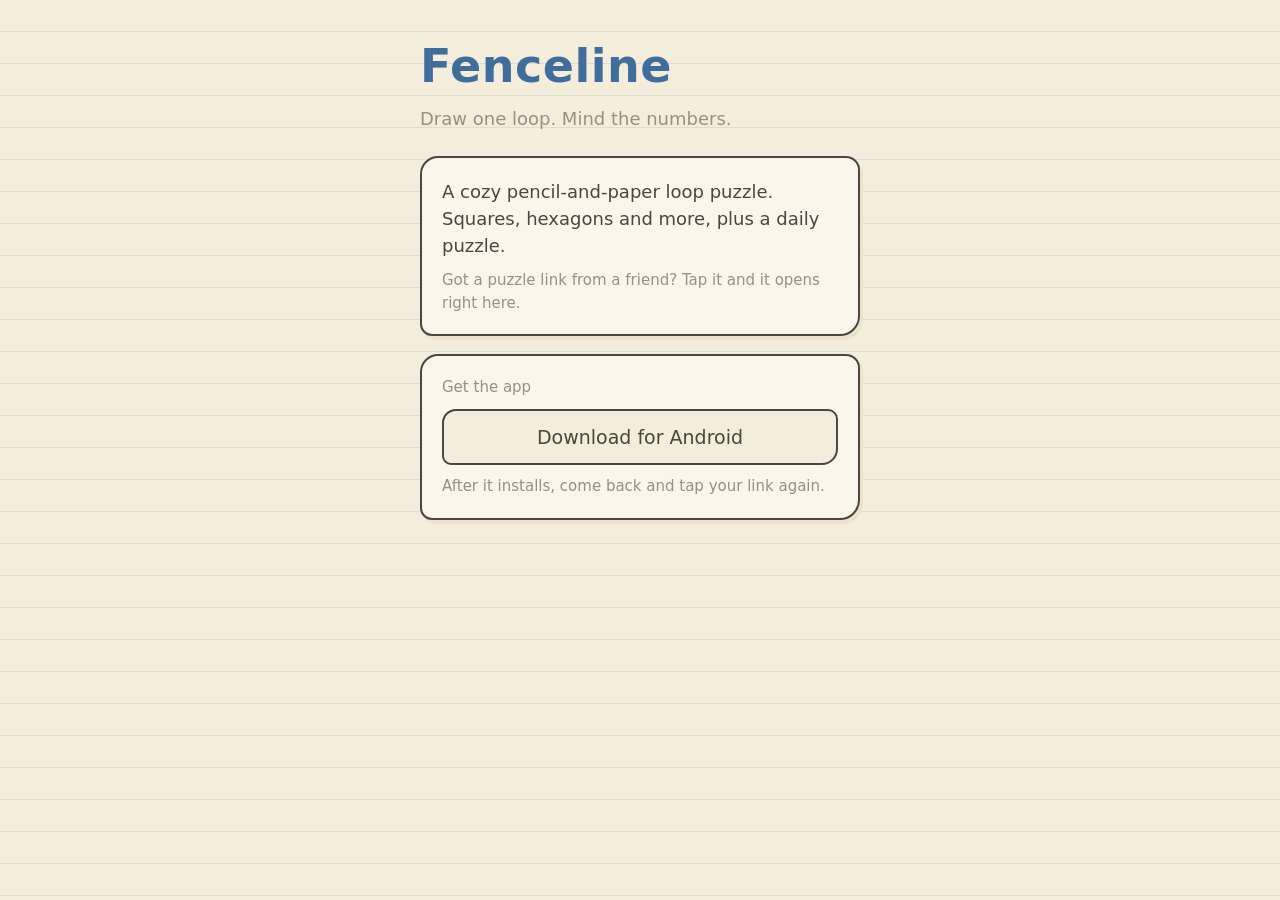
==== fenceline/index.html @ 0f70936f "Add Fenceline share-link page and Android app links Adds only new files: - .well-known/assetlinks.js" ====
<!doctype html>
<html lang="en">
<head>
<meta charset="utf-8">
<meta name="viewport" content="width=device-width, initial-scale=1">
<meta name="color-scheme" content="light dark">
<title>Fenceline</title>
<meta name="description" content="A cozy loop-fence puzzle game.">
<style>
  :root {
    --paper:#F5EDDC; --shade:#EDE2CC; --card:#FBF6EA; --ink:#4A4641; --soft:#9A8F80;
    --accent:#3F6E9C; --hint:#E0A030; --done:#6A9A5B; --ruling:rgba(91,136,181,.16);
  }
  @media (prefers-color-scheme: dark) {
    :root {
      --paper:#2A2520; --shade:#332D27; --card:#35302A; --ink:#E8DFD0; --soft:#9C9283;
      --accent:#8FB4DA; --hint:#F2C45A; --done:#8FBF82; --ruling:rgba(63,110,156,.18);
    }
  }
  * { box-sizing:border-box; }
  html, body { margin:0; }
  body {
    min-height:100vh; background-color:var(--paper); color:var(--ink);
    background-image:repeating-linear-gradient(to bottom, transparent 0 31px, var(--ruling) 31px 32px);
    font:18px/1.5 "Segoe Print","Bradley Hand","Chalkboard SE","Comic Sans MS",system-ui,sans-serif;
    display:flex; justify-content:center; padding:32px 16px;
  }
  main { width:100%; max-width:440px; }
  h1 { font-size:46px; margin:0 0 4px; color:var(--accent); letter-spacing:.5px; }
  .tag { color:var(--soft); margin:0 0 24px; }
  .card {
    background:var(--card); border:2.4px solid var(--ink); border-radius:18px 14px 20px 12px;
    padding:20px; margin-bottom:18px; box-shadow:3px 4px 0 var(--shade);
  }
  .label { color:var(--soft); font-size:15px; margin:0 0 6px; }
  .code {
    font:700 clamp(22px, 7.5vw, 32px)/1.2 ui-monospace,"SF Mono",Menlo,Consolas,monospace;
    letter-spacing:1px; word-break:break-all; margin:0 0 14px; user-select:all;
  }
  .btn {
    display:block; width:100%; text-align:center; text-decoration:none; cursor:pointer;
    font:inherit; font-size:19px; color:var(--ink); background:var(--paper);
    border:2px solid var(--ink); border-radius:14px 10px 16px 9px; padding:12px 14px; margin-top:10px;
  }
  .btn.main { background:var(--accent); border-color:var(--accent); color:var(--card); font-weight:700; }
  .btn:active { transform:translateY(1px); }
  .small { font-size:15px; color:var(--soft); margin:10px 0 0; }
  a { color:var(--accent); }
  #get:target { outline:3px dashed var(--hint); outline-offset:4px; }
  [hidden] { display:none !important; }
</style>
</head>
<body>
<main>
  <h1>Fenceline</h1>
  <p class="tag">Draw one loop. Mind the numbers.</p>

  <section class="card" id="puzzle" hidden>
    <p class="label">Someone sent you a puzzle!</p>
    <p class="code" id="code"></p>
    <a class="btn main" id="open" href="#">Open in Fenceline</a>
    <button class="btn" id="copy" type="button">Copy code</button>
    <p class="small">No app? Copy the code, then tap “Enter a code” in Fenceline.</p>
  </section>

  <section class="card" id="welcome" hidden>
    <p style="margin:0">A cozy pencil-and-paper loop puzzle. Squares, hexagons and more, plus a daily puzzle.</p>
    <p class="small">Got a puzzle link from a friend? Tap it and it opens right here.</p>
  </section>

  <section class="card" id="get">
    <p class="label">Get the app</p>
    <a class="btn" href="/fenceline/Fenceline.apk" download>Download for Android</a>
    <p class="small">After it installs, come back and tap your link again.</p>
  </section>
</main>
<script>
  (function () {
    var params = new URLSearchParams(location.search);
    var raw = (params.get("p") || "").replace(/\s+/g, "");
    var m = raw.match(/F1-[HTC]?\d{1,2}[x×]\d{1,2}[EMH]-[0-9A-Z]{1,13}/i);
    if (!m) { document.getElementById("welcome").hidden = false; return; }
    var code = m[0].toUpperCase().replace("×", "X").replace(/(\d)X(\d)/, "$1x$2");
    document.title = "Fenceline puzzle " + code;
    document.getElementById("puzzle").hidden = false;
    document.getElementById("code").textContent = code;

    var open = document.getElementById("open");
    if (/Android/i.test(navigator.userAgent)) {
      var fallback = location.origin + "/fenceline/?p=" + encodeURIComponent(code) + "#get";
      open.href = "intent://p/" + encodeURIComponent(code) +
        "#Intent;scheme=fenceline;package=com.fenceline.app;S.browser_fallback_url=" +
        encodeURIComponent(fallback) + ";end";
    } else {
      open.href = "fenceline://p/" + encodeURIComponent(code);
    }

    var copy = document.getElementById("copy");
    copy.addEventListener("click", function () {
      function done() { copy.textContent = "Copied!"; setTimeout(function () { copy.textContent = "Copy code"; }, 1600); }
      if (navigator.clipboard && navigator.clipboard.writeText) {
        navigator.clipboard.writeText(code).then(done, legacy);
      } else legacy();
      function legacy() {
        var t = document.createElement("textarea");
        t.value = code; t.style.position = "fixed"; t.style.opacity = "0";
        document.body.appendChild(t); t.select();
        try { document.execCommand("copy"); done(); } catch (e) {}
        document.body.removeChild(t);
      }
    });
  })();
</script>
</body>
</html>
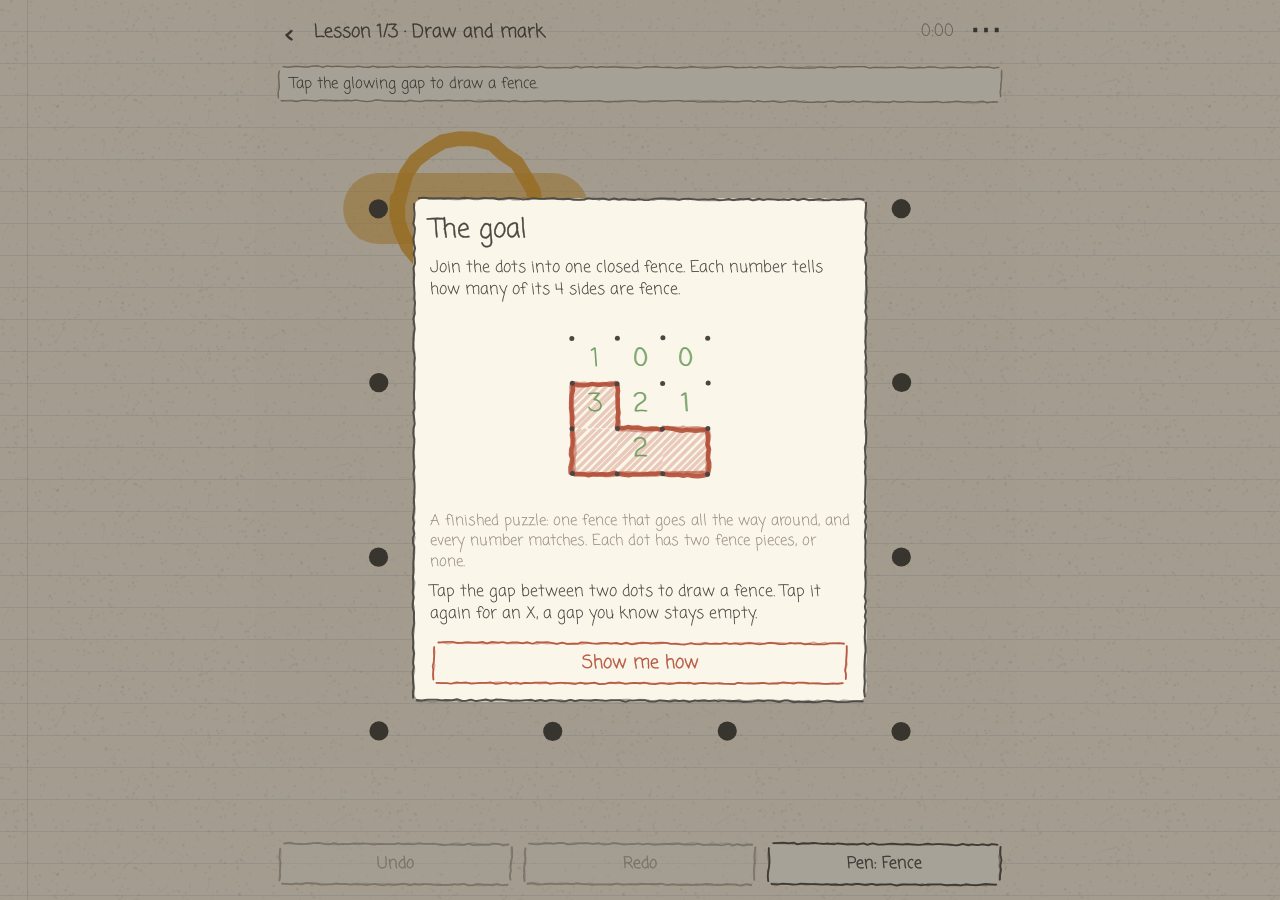
==== commit 225fdc29: "Fenceline web app: play in the browser and on iPhone Solo play with every shape and size, daily puzz" ====
--- a/fenceline/index.html
+++ b/fenceline/index.html
@@ -2,114 +2,24 @@
 <html lang="en">
 <head>
 <meta charset="utf-8">
-<meta name="viewport" content="width=device-width, initial-scale=1">
+<meta name="viewport" content="width=device-width, initial-scale=1, viewport-fit=cover">
+<title>Fenceline</title>
+<meta name="description" content="A cozy pencil-and-paper loop puzzle. Draw one fence, mind the numbers.">
 <meta name="color-scheme" content="light dark">
-<title>Fenceline</title>
-<meta name="description" content="A cozy loop-fence puzzle game.">
-<style>
-  :root {
-    --paper:#F5EDDC; --shade:#EDE2CC; --card:#FBF6EA; --ink:#4A4641; --soft:#9A8F80;
-    --accent:#3F6E9C; --hint:#E0A030; --done:#6A9A5B; --ruling:rgba(91,136,181,.16);
-  }
-  @media (prefers-color-scheme: dark) {
-    :root {
-      --paper:#2A2520; --shade:#332D27; --card:#35302A; --ink:#E8DFD0; --soft:#9C9283;
-      --accent:#8FB4DA; --hint:#F2C45A; --done:#8FBF82; --ruling:rgba(63,110,156,.18);
-    }
-  }
-  * { box-sizing:border-box; }
-  html, body { margin:0; }
-  body {
-    min-height:100vh; background-color:var(--paper); color:var(--ink);
-    background-image:repeating-linear-gradient(to bottom, transparent 0 31px, var(--ruling) 31px 32px);
-    font:18px/1.5 "Segoe Print","Bradley Hand","Chalkboard SE","Comic Sans MS",system-ui,sans-serif;
-    display:flex; justify-content:center; padding:32px 16px;
-  }
-  main { width:100%; max-width:440px; }
-  h1 { font-size:46px; margin:0 0 4px; color:var(--accent); letter-spacing:.5px; }
-  .tag { color:var(--soft); margin:0 0 24px; }
-  .card {
-    background:var(--card); border:2.4px solid var(--ink); border-radius:18px 14px 20px 12px;
-    padding:20px; margin-bottom:18px; box-shadow:3px 4px 0 var(--shade);
-  }
-  .label { color:var(--soft); font-size:15px; margin:0 0 6px; }
-  .code {
-    font:700 clamp(22px, 7.5vw, 32px)/1.2 ui-monospace,"SF Mono",Menlo,Consolas,monospace;
-    letter-spacing:1px; word-break:break-all; margin:0 0 14px; user-select:all;
-  }
-  .btn {
-    display:block; width:100%; text-align:center; text-decoration:none; cursor:pointer;
-    font:inherit; font-size:19px; color:var(--ink); background:var(--paper);
-    border:2px solid var(--ink); border-radius:14px 10px 16px 9px; padding:12px 14px; margin-top:10px;
-  }
-  .btn.main { background:var(--accent); border-color:var(--accent); color:var(--card); font-weight:700; }
-  .btn:active { transform:translateY(1px); }
-  .small { font-size:15px; color:var(--soft); margin:10px 0 0; }
-  a { color:var(--accent); }
-  #get:target { outline:3px dashed var(--hint); outline-offset:4px; }
-  [hidden] { display:none !important; }
-</style>
+<meta name="theme-color" content="#F5EDDC">
+<meta name="mobile-web-app-capable" content="yes">
+<meta name="apple-mobile-web-app-capable" content="yes">
+<meta name="apple-mobile-web-app-title" content="Fenceline">
+<meta name="apple-mobile-web-app-status-bar-style" content="default">
+<meta name="format-detection" content="telephone=no">
+<link rel="manifest" href="manifest.webmanifest">
+<link rel="icon" type="image/png" sizes="192x192" href="icons/icon-192.png">
+<link rel="apple-touch-icon" href="icons/apple-touch-icon.png">
+<link rel="preload" href="fonts/coming-soon.woff2" as="font" type="font/woff2" crossorigin>
+<link rel="stylesheet" href="style.css">
+<script type="module" src="app.js"></script>
 </head>
 <body>
-<main>
-  <h1>Fenceline</h1>
-  <p class="tag">Draw one loop. Mind the numbers.</p>
-
-  <section class="card" id="puzzle" hidden>
-    <p class="label">Someone sent you a puzzle!</p>
-    <p class="code" id="code"></p>
-    <a class="btn main" id="open" href="#">Open in Fenceline</a>
-    <button class="btn" id="copy" type="button">Copy code</button>
-    <p class="small">No app? Copy the code, then tap “Enter a code” in Fenceline.</p>
-  </section>
-
-  <section class="card" id="welcome" hidden>
-    <p style="margin:0">A cozy pencil-and-paper loop puzzle. Squares, hexagons and more, plus a daily puzzle.</p>
-    <p class="small">Got a puzzle link from a friend? Tap it and it opens right here.</p>
-  </section>
-
-  <section class="card" id="get">
-    <p class="label">Get the app</p>
-    <a class="btn" href="/fenceline/Fenceline.apk" download>Download for Android</a>
-    <p class="small">After it installs, come back and tap your link again.</p>
-  </section>
-</main>
-<script>
-  (function () {
-    var params = new URLSearchParams(location.search);
-    var raw = (params.get("p") || "").replace(/\s+/g, "");
-    var m = raw.match(/F1-[HTC]?\d{1,2}[x×]\d{1,2}[EMH]-[0-9A-Z]{1,13}/i);
-    if (!m) { document.getElementById("welcome").hidden = false; return; }
-    var code = m[0].toUpperCase().replace("×", "X").replace(/(\d)X(\d)/, "$1x$2");
-    document.title = "Fenceline puzzle " + code;
-    document.getElementById("puzzle").hidden = false;
-    document.getElementById("code").textContent = code;
-
-    var open = document.getElementById("open");
-    if (/Android/i.test(navigator.userAgent)) {
-      var fallback = location.origin + "/fenceline/?p=" + encodeURIComponent(code) + "#get";
-      open.href = "intent://p/" + encodeURIComponent(code) +
-        "#Intent;scheme=fenceline;package=com.fenceline.app;S.browser_fallback_url=" +
-        encodeURIComponent(fallback) + ";end";
-    } else {
-      open.href = "fenceline://p/" + encodeURIComponent(code);
-    }
-
-    var copy = document.getElementById("copy");
-    copy.addEventListener("click", function () {
-      function done() { copy.textContent = "Copied!"; setTimeout(function () { copy.textContent = "Copy code"; }, 1600); }
-      if (navigator.clipboard && navigator.clipboard.writeText) {
-        navigator.clipboard.writeText(code).then(done, legacy);
-      } else legacy();
-      function legacy() {
-        var t = document.createElement("textarea");
-        t.value = code; t.style.position = "fixed"; t.style.opacity = "0";
-        document.body.appendChild(t); t.select();
-        try { document.execCommand("copy"); done(); } catch (e) {}
-        document.body.removeChild(t);
-      }
-    });
-  })();
-</script>
+<div id="app"><noscript><p style="padding:24px">Fenceline needs JavaScript to draw the board.</p></noscript></div>
 </body>
 </html>
--- a/fenceline/style.css
+++ b/fenceline/style.css
@@ -0,0 +1,137 @@
+@font-face {
+  font-family: "Coming Soon";
+  src: url("fonts/coming-soon.woff2") format("woff2");
+  font-weight: 400;
+  font-display: swap;
+}
+
+:root {
+  --paper: #F5EDDC; --paperShade: #EDE2CC; --ink: #4A4641; --inkSoft: #9A8F80; --done: #6A9A5B;
+  --error: #D1495B; --hint: #E0A030; --ruling: rgba(91,136,181,.165); --card: #FBF6EA;
+  --accent: #B5533C; --accentTint: rgba(181,83,60,.13);
+  --hand: "Coming Soon", "Chalkboard SE", "Bradley Hand", "Segoe Print", "Comic Sans MS", cursive;
+  --sat: env(safe-area-inset-top, 0px); --sab: env(safe-area-inset-bottom, 0px);
+  --sal: env(safe-area-inset-left, 0px); --sar: env(safe-area-inset-right, 0px);
+}
+@media (prefers-color-scheme: dark) {
+  :root:not([data-theme="light"]) {
+    --paper: #2A2520; --paperShade: #332D27; --ink: #E8DFD0; --inkSoft: #9C9283; --done: #8FBF82;
+    --error: #F08A7A; --hint: #F2C45A; --ruling: rgba(63,110,156,.13); --card: #35302A;
+  }
+}
+
+* { box-sizing: border-box; -webkit-tap-highlight-color: transparent; }
+html, body { margin: 0; height: 100%; overscroll-behavior: none; }
+body {
+  background-color: var(--paper);
+  background-image:
+    linear-gradient(to right, transparent 27px, rgba(192,80,77,.19) 27px, rgba(192,80,77,.19) 28.2px, transparent 28.2px),
+    repeating-linear-gradient(to bottom, transparent 0 31px, var(--ruling) 31px 32px),
+    var(--paperImg, none);
+  background-attachment: fixed, local, fixed;
+  color: var(--ink);
+  font-family: var(--hand);
+  font-size: 18px; line-height: 1.35;
+  touch-action: manipulation;
+  -webkit-text-size-adjust: 100%;
+  -webkit-user-select: none; user-select: none;
+  -webkit-touch-callout: none;
+}
+#app { height: 100%; }
+button { font: inherit; color: inherit; }
+a { color: var(--accent); }
+[hidden] { display: none !important; }
+
+/* ---- sketchy boxes ---- */
+.sk { position: relative; isolation: isolate; background: none; border: 0; }
+.sk > .sk-bg { position: absolute; inset: 0; width: 100%; height: 100%; z-index: -1; pointer-events: none; }
+.btn, .chip {
+  display: block; width: 100%; padding: 10px 14px; cursor: pointer; text-align: center;
+  color: var(--ink); line-height: 1.25; min-height: 48px;
+}
+.btn .lbl, .chip .lbl { position: relative; }
+.btn:active > .sk-bg, .chip:active > .sk-bg { opacity: .63; }
+.btn:focus-visible, .chip:focus-visible, .shapechip:focus-visible, .toggle:focus-visible, .iconbtn:focus-visible { outline: 2px dashed var(--hint); outline-offset: 2px; }
+.btn.dim { opacity: .4; }
+.chip { padding: 8px 6px; color: var(--inkSoft); min-height: 44px; }
+.chip.sel { color: var(--accent); }
+.bold, .btn { font-weight: 400; -webkit-text-stroke: .35px currentColor; }
+
+.row { display: flex; gap: 8px; align-items: center; }
+.row > * { flex: 1 1 0; min-width: 0; }
+.col { display: flex; flex-direction: column; gap: 10px; }
+.txt { white-space: pre-line; }
+.center { text-align: center; }
+.gap4 { margin-top: -6px; } .gap6 { margin-top: -4px; } .gap8 { margin-top: -2px; }
+.gap10 { margin-top: 0; } .gap12 { margin-top: 2px; } .gap14 { margin-top: 4px; } .gap16 { margin-top: 6px; }
+.gap18 { margin-top: 8px; } .gap22 { margin-top: 12px; } .gap26 { margin-top: 16px; }
+
+/* ---- menu ---- */
+.scroll { height: 100%; overflow-y: auto; -webkit-overflow-scrolling: touch; }
+.menu {
+  max-width: 480px; margin: 0 auto;
+  padding: calc(20px + var(--sat)) calc(20px + var(--sar)) calc(28px + var(--sab)) calc(40px + var(--sal));
+}
+.title { font-size: 46px; color: var(--accent); margin: 18px 0 0; font-weight: 400; -webkit-text-stroke: .8px currentColor; line-height: 1.1; }
+.shapes { gap: 4px; }
+.shapechip { height: 78px; background: none; border: 0; padding: 0; cursor: pointer; position: relative; }
+.shapechip canvas { position: absolute; inset: 0; width: 100%; height: 100%; pointer-events: none; }
+.shapechip:active canvas { opacity: .6; }
+.tip { color: var(--inkSoft); font-size: 14px; text-align: center; margin: 10px 0 0; }
+
+/* ---- dialogs ---- */
+.overlay {
+  position: fixed; inset: 0; z-index: 10; display: flex; align-items: center; justify-content: center;
+  background: rgba(30,24,18,.38); padding: calc(16px + var(--sat)) 16px calc(16px + var(--sab));
+  animation: fade .14s ease-out;
+}
+.overlay.closing { opacity: 0; transition: opacity .14s; }
+@keyframes fade { from { opacity: 0; } }
+.card { width: 100%; max-width: 460px; max-height: 100%; display: flex; }
+.card-inner { overflow-y: auto; padding: 18px 20px; width: 100%; -webkit-overflow-scrolling: touch; }
+.toggle {
+  background: none; border: 0; text-align: left; padding: 6px 0; font-size: 17px; cursor: pointer; color: var(--ink);
+  -webkit-user-select: none; user-select: none;
+}
+.rules { margin: 0; padding-left: 20px; font-size: 16px; }
+.rules li { margin: 4px 0; }
+.about { font-size: 14px; color: var(--inkSoft); text-align: center; margin: 4px 0 0; }
+.inputbox { padding: 6px 12px; }
+.codein {
+  width: 100%; border: 0; background: transparent; color: var(--ink); font: inherit; font-size: 20px; padding: 6px 0;
+  -webkit-user-select: text; user-select: text; outline: none; letter-spacing: .5px;
+}
+.codein::placeholder { color: var(--inkSoft); }
+canvas.mini { width: 100%; height: 190px; display: block; touch-action: none; }
+
+/* ---- game ---- */
+.game {
+  height: 100%; display: flex; flex-direction: column;
+  padding: calc(6px + var(--sat)) calc(6px + var(--sar)) calc(6px + var(--sab)) calc(6px + var(--sal));
+}
+.topbar { display: flex; align-items: center; gap: 4px; min-height: 52px; }
+.iconbtn {
+  background: none; border: 0; font-size: 32px; line-height: 1; padding: 4px 12px; cursor: pointer; color: var(--ink);
+  min-width: 44px; min-height: 44px; -webkit-text-stroke: .6px currentColor;
+}
+.gtitle { flex: 1; min-width: 0; font-size: 18px; -webkit-text-stroke: .35px currentColor; }
+.gtitle .code { font-size: 13.5px; color: var(--inkSoft); -webkit-text-stroke: 0; letter-spacing: .3px; }
+.gtitle .head { overflow: hidden; text-overflow: ellipsis; white-space: nowrap; }
+.timer { font-size: 17px; color: var(--inkSoft); font-variant-numeric: tabular-nums; }
+.applink { font-size: 14px; color: var(--inkSoft); padding: 0 14px; }
+.note { margin: 6px 10px 0; padding: 10px 14px; font-size: 15px; cursor: pointer; }
+.boardframe { flex: 1; position: relative; min-height: 0; }
+canvas.board {
+  position: absolute; inset: 0; width: 100%; height: 100%; display: block;
+  touch-action: none; -webkit-user-select: none; user-select: none; -webkit-touch-callout: none;
+}
+.loading {
+  position: absolute; inset: 0; display: flex; align-items: center; justify-content: center; text-align: center;
+  color: var(--inkSoft); font-size: 18px; padding: 24px; pointer-events: none;
+}
+.bottombar { margin: 4px 10px 6px; gap: 6px; }
+.bottombar .btn { padding: 10px 6px; }
+
+@media (min-width: 700px) {
+  .game { max-width: 760px; margin: 0 auto; }
+}
